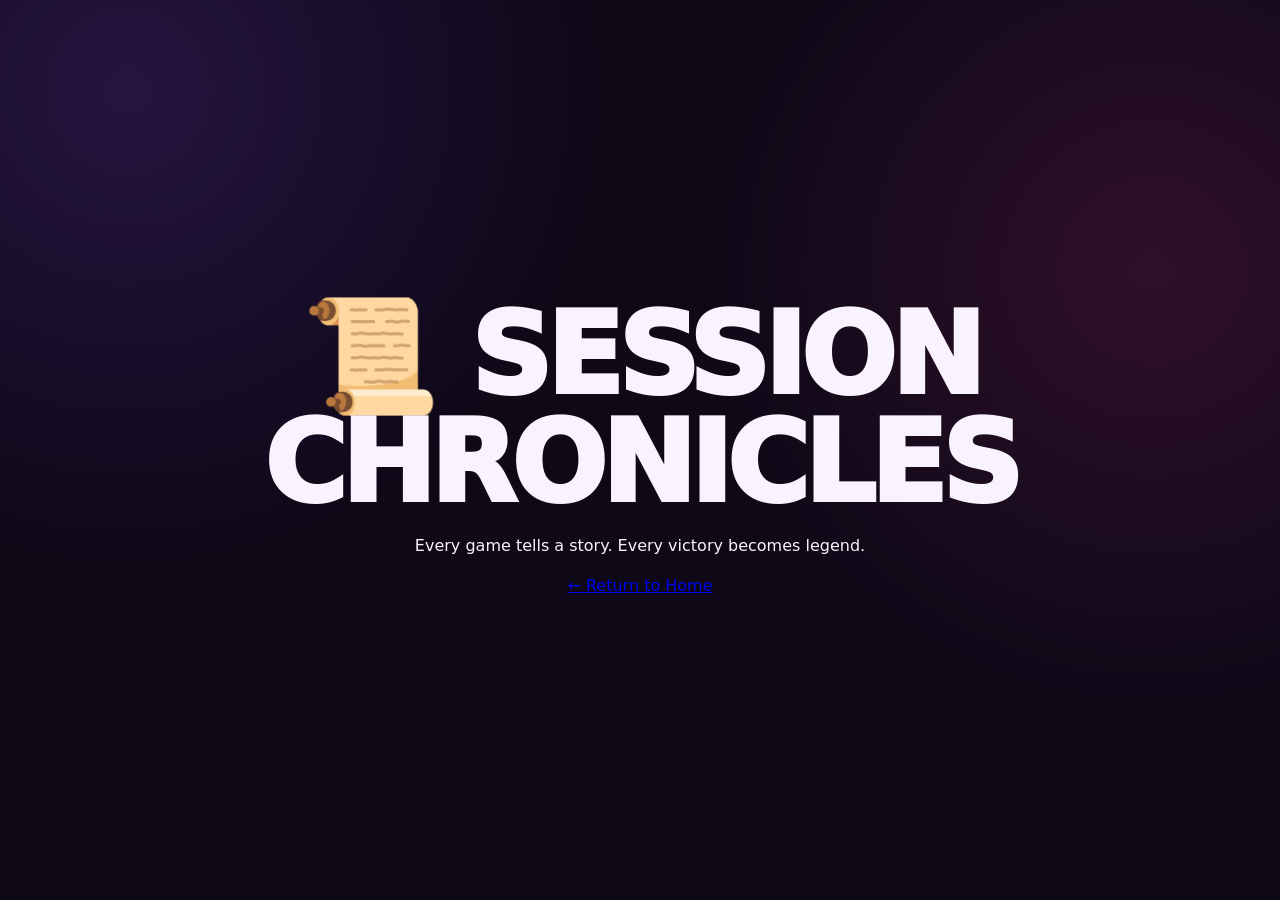
==== chronicles.html @ b73bdeab "Create chronicles.html" ====
<!DOCTYPE html>
<html lang="en">

<head>

    <meta charset="UTF-8">
    <meta name="viewport" content="width=device-width, initial-scale=1.0">

    <title>BAGASS | Session Chronicles</title>

    <link rel="stylesheet" href="style.css">

</head>

<body>

<header class="hero">

    <h1>📜 Session Chronicles</h1>

    <p>
        Every game tells a story. Every victory becomes legend.
    </p>

    <a href="index.html" class="button">
        ← Return to Home
    </a>

</header>

<main class="content-shell">

    <div id="sessionHistory"></div>

</main>

<script src="players.js"></script>
<script src="games.js"></script>
<script src="chronicles.js"></script>

</body>

</html>
---- style.css ----
:root {
  --ink:#f8f3ff; --muted:#bcb0cc; --surface:#211333; --surface-2:#2c1942;
  --purple:#8c4dff; --pink:#ff3d9d; --gold:#ffc857;
  --line:rgba(255,255,255,.12); --shadow:0 24px 70px rgba(0,0,0,.38);
}
* { box-sizing:border-box; }
html { scroll-behavior:smooth; scroll-padding-top:1.5rem; }
body {
  margin:0; color:var(--ink); line-height:1.5;
  background:radial-gradient(circle at 10% 10%,rgba(140,77,255,.18),transparent 30rem),radial-gradient(circle at 90% 30%,rgba(255,61,157,.14),transparent 28rem),#0e0817;
  font-family:Inter,ui-sans-serif,system-ui,-apple-system,BlinkMacSystemFont,"Segoe UI",sans-serif;
}
button,a { font:inherit; } button { color:inherit; } img { display:block; max-width:100%; }
.section-shell { width:min(1180px,calc(100% - 2rem)); margin-inline:auto; }
.hero { position:relative; display:grid; min-height:100svh; place-items:center; align-content:center; overflow:hidden; padding:4rem 1rem; text-align:center; }
.hero__glow { position:absolute; z-index:-1; width:38rem; height:38rem; border-radius:50%; background:rgba(140,77,255,.32); filter:blur(100px); }
.hero__logo { width:min(320px,70vw); max-height:260px; margin-bottom:1.25rem; object-fit:contain; }
.eyebrow { margin:0 0 .55rem; color:var(--gold); font-size:.8rem; font-weight:850; letter-spacing:.18em; text-transform:uppercase; }
h1,h2 { margin:0; font-weight:950; letter-spacing:-.045em; line-height:.96; text-transform:uppercase; }
h1 { max-width:900px; font-size:clamp(3rem,9vw,7rem); } h2 { font-size:clamp(2.35rem,6vw,4.8rem); }
.hero__copy { max-width:620px; margin:1.4rem auto 2rem; color:var(--muted); font-size:clamp(1rem,2vw,1.25rem); }
.primary-button { border:0; border-radius:999px; padding:1rem 1.6rem; color:#150b21; background:linear-gradient(135deg,var(--gold),#ff8f3d); box-shadow:0 12px 36px rgba(255,200,87,.24); cursor:pointer; font-weight:900; transition:transform 180ms ease,box-shadow 180ms ease; }
.primary-button:hover { transform:translateY(-3px); box-shadow:0 16px 42px rgba(255,200,87,.36); }
.main-menu { display:grid; grid-template-columns:repeat(3,1fr); gap:1rem; padding-block:4rem; }
.main-menu a { min-height:118px; display:grid; place-items:center; padding:1.2rem; border:1px solid var(--line); border-radius:1.25rem; color:var(--ink); background:linear-gradient(145deg,rgba(44,25,66,.92),rgba(26,15,40,.92)); box-shadow:var(--shadow); font-weight:850; text-align:center; text-decoration:none; transition:border-color 180ms ease,transform 180ms ease; }
.main-menu a:hover { border-color:rgba(255,200,87,.65); transform:translateY(-4px); }
.players-section,.content-section { padding-block:5rem; }
.section-heading { margin-bottom:2.25rem; text-align:center; } .section-heading>p:last-child { margin-bottom:0; color:var(--muted); }
.player-grid { display:grid; grid-template-columns:repeat(3,minmax(0,1fr)); gap:2rem 1.4rem; align-items:start; }
/* The card owns the full height, so its positioned faces cannot overlap League Standings. */
.flip-card { position:relative; width:100%; height:500px; margin:0; padding:0; border:0; border-radius:1.5rem; outline:0; background:transparent; cursor:pointer; perspective:1200px; -webkit-tap-highlight-color:transparent; }
.flip-card__inner { position:relative; display:block; width:100%; height:100%; border-radius:inherit; transform-style:preserve-3d; transition:transform 700ms cubic-bezier(.2,.8,.2,1),filter 250ms ease; }
.flip-card:hover .flip-card__inner,.flip-card:focus-visible .flip-card__inner { filter:drop-shadow(0 20px 24px rgba(140,77,255,.32)); transform:translateY(-7px) rotateY(0); }
.flip-card.flipped .flip-card__inner,.flip-card.flipped:hover .flip-card__inner,.flip-card.flipped:focus-visible .flip-card__inner { filter:drop-shadow(0 20px 30px rgba(255,61,157,.34)); transform:translateY(-7px) rotateY(180deg); }
.flip-card:focus-visible { box-shadow:0 0 0 4px var(--gold); }
.flip-card__face { position:absolute; inset:0; display:flex; width:100%; height:100%; flex-direction:column; overflow:hidden; border:1px solid var(--line); border-radius:inherit; background:linear-gradient(160deg,var(--surface-2),var(--surface)); box-shadow:var(--shadow); backface-visibility:hidden; -webkit-backface-visibility:hidden; }
.flip-card.flipped .flip-card__back { backface-visibility:visible; -webkit-backface-visibility: visible; }
.flip-card__front { padding:.85rem; }
.flip-card__front img { width:100%; height:355px; border-radius:1rem; background:rgba(255,255,255,.04); object-fit:contain; }
.flip-card__back { transform:rotateY(180deg); } .flip-card__back img { width:100%; height:100%; object-fit:contain; display:block; }
.player-name { margin-top:.9rem; font-size:1.55rem; font-weight:950; letter-spacing:.08em; line-height:1; text-align:center; text-transform:uppercase; }
.player-title { margin-top:.35rem; color:var(--gold); font-size:.86rem; font-weight:800; text-align:center; }
.flip-hint { margin-top:auto; color:var(--muted); font-size:.72rem; font-weight:750; letter-spacing:.1em; text-align:center; text-transform:uppercase; }
.content-section { border-top:1px solid var(--line); }
.coming-soon { display:grid; min-height:230px; place-items:center; align-content:center; gap:.75rem; border:1px dashed rgba(255,255,255,.22); border-radius:1.5rem; color:var(--muted); background:rgba(255,255,255,.025); text-align:center; }
.coming-soon span { font-size:3rem; } footer { padding:4rem 1rem; color:var(--muted); text-align:center; } footer a { color:var(--gold); font-weight:800; }
@media (max-width:900px) { .main-menu,.player-grid { grid-template-columns:repeat(2,minmax(0,1fr)); } }
@media (max-width:620px) { .main-menu,.player-grid { grid-template-columns:1fr; } .flip-card { height:min(500px,142vw); max-height:500px; } .players-section,.content-section { padding-block:4rem; } }
@media (prefers-reduced-motion:reduce) { html { scroll-behavior:auto; } *,*::before,*::after { scroll-behavior:auto!important; transition-duration:.01ms!important; } }


/* ==========================
   LEAGUE TABLE
========================== */

#leagueTable{
    max-width:1000px;
    margin:0 auto;
}

.league-table{
    width:100%;
    border-collapse:collapse;
    border-radius:20px;
    overflow:hidden;
    background:linear-gradient(160deg,var(--surface-2),var(--surface));
    box-shadow:var(--shadow);
    border:1px solid var(--line);
}

.league-table thead{
    background:linear-gradient(90deg,var(--purple),var(--pink));
}

.league-table th{

    padding:22px;

    text-align:center;

    font-size:1.2rem;

    font-weight:900;

    letter-spacing:.08em;

    text-transform:uppercase;

}

.league-table td{

    padding:22px;

    text-align:center;

    font-size:1.25rem;

    font-weight:700;

    border-top:1px solid rgba(255,255,255,.08);

}

.league-table tbody tr{

    transition:.25s;

}

.league-table tbody tr:hover{

    background:rgba(255,255,255,.06);

    transform:scale(1.01);

}

.league-table td:nth-child(2){

    text-align:left;

    font-size:1.4rem;

    font-weight:900;

}

.league-table td:first-child{

    font-size:1.5rem;

    font-weight:900;

}

.league-table td:nth-child(3){

    color:var(--gold);

    font-size:1.6rem;

    font-weight:900;

}

.leader{
    background: rgba(255,200,87,.12);
}

#championDisplay{

display:flex;

justify-content:center;

}

.champion-card{

width:600px;

padding:40px;

text-align:center;

border-radius:30px;

background:linear-gradient(135deg,#3d225f,#1c122d);

box-shadow:0 0 40px rgba(255,200,87,.3);

}

.champion-card img{

width:220px;

margin:auto;

}

.champion-card h2{

font-size:3rem;

margin:20px 0 0;

}

.champion-card h3{

color:gold;

}

.champion-crown{

font-size:5rem;

animation:float 3s ease-in-out infinite;

}

@keyframes float{

0%{transform:translateY(0);}

50%{transform:translateY(-10px);}

100%{transform:translateY(0);}

}

/* ==========================
   PAUL.EXE BUTTON
========================== */

.exe-button{

    margin-top:40px;

    padding:18px 40px;

    font-size:1.2rem;

    font-weight:900;

    letter-spacing:.08em;

    color:white;

    background:#8b0000;

    border:3px solid #ff4444;

    border-radius:14px;

    cursor:pointer;

    transition:.25s;

}

.exe-button:hover{

    transform:scale(1.08);

    background:#d60000;

    box-shadow:0 0 30px red;

}

/* ==========================================
   Session Chronicles
========================================== */

.chronicle-card{

    background:#20152f;

    border:2px solid rgba(255,255,255,.08);

    border-radius:18px;

    padding:32px;

    margin:40px 0;

    box-shadow:0 15px 40px rgba(0,0,0,.25);

}

.chronicle-title{

    text-align:center;

    margin-bottom:30px;

}

.chronicle-title h2{

    color:#fff;

    margin:10px 0;

}

.chronicle-section{

    margin-top:24px;

}

.chronicle-section h3{

    color:#ffcb5c;

    margin-bottom:12px;

}

.chronicle-section ul{

    padding-left:20px;

}

.chronicle-section li{

    margin:6px 0;

}

.chronicle-section p{

    line-height:1.8;

}

blockquote{

    border-left:4px solid #ffcb5c;

    margin:0;

    padding-left:18px;

    font-style:italic;

    color:#ddd;

}
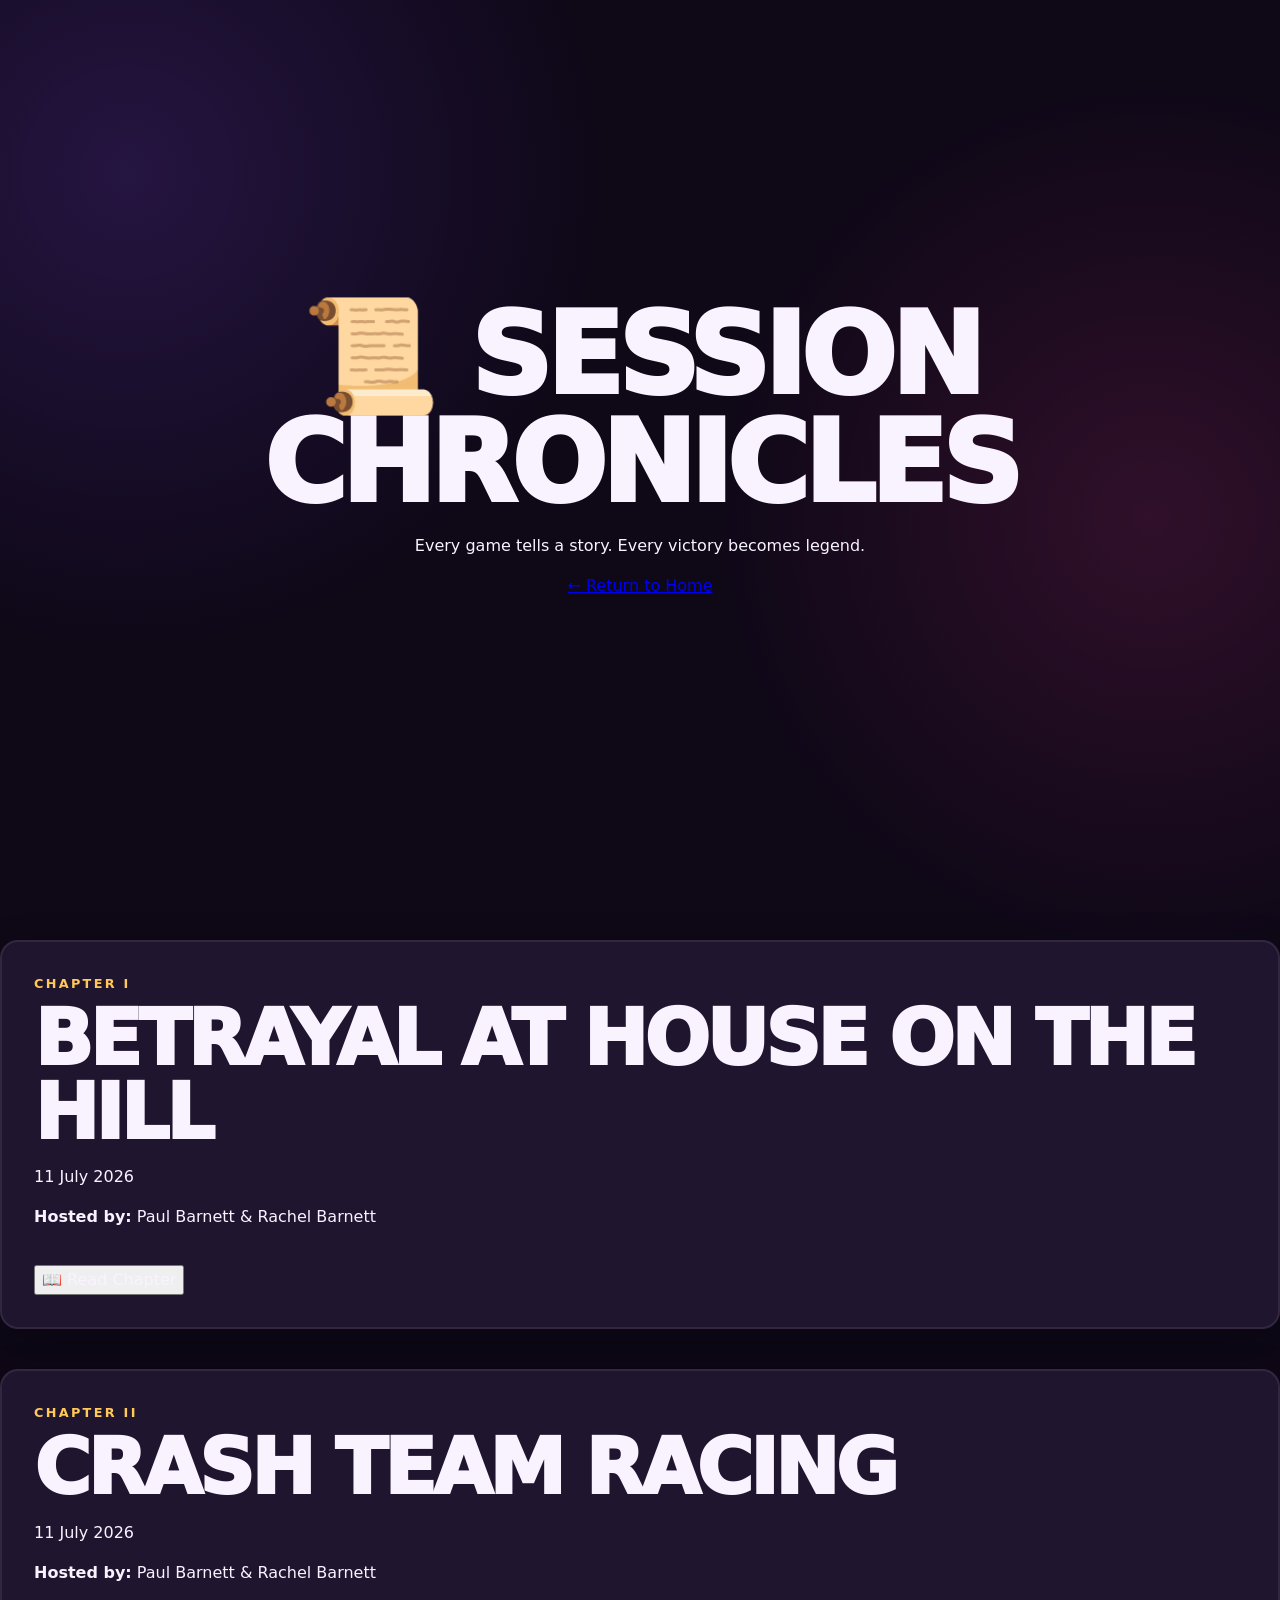
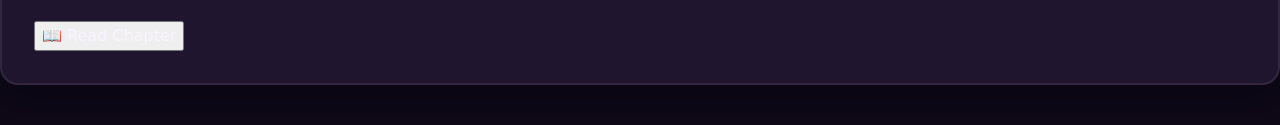
==== commit ca62ea4a: "Update chronicles.html" ====
--- a/chronicles.html
+++ b/chronicles.html
@@ -37,6 +37,7 @@
 <script src="players.js"></script>
 <script src="games.js"></script>
 <script src="chronicles.js"></script>
+<script src="season2.js"></script>
 
 </body>
 
--- a/style.css
+++ b/style.css
@@ -332,4 +332,26 @@
 
     color:#ddd;
 
+}
+
+.chronicle-content{
+
+    display:none;
+
+    margin-top:20px;
+
+}
+
+.chronicle-content.open{
+
+    display:block;
+
+}
+
+.chronicle-toggle{
+
+    margin-top:20px;
+
+    cursor:pointer;
+
 }
